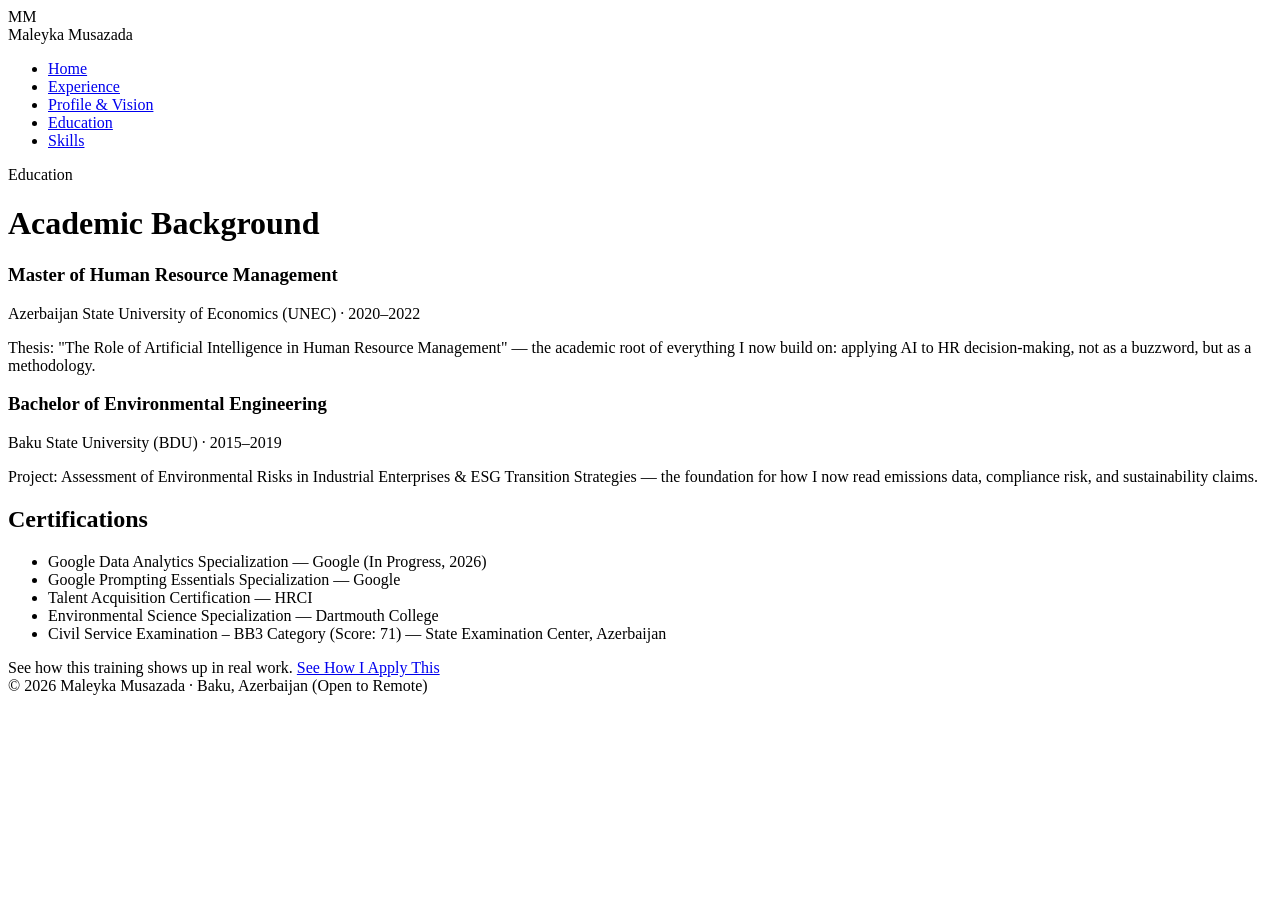
==== education.html @ f3a0c2b8 "Create education.html" ====
<!DOCTYPE html>
<html lang="en">
<head>
<meta charset="UTF-8" />
<meta name="viewport" content="width=device-width, initial-scale=1.0" />
<title>Education — Maleyka Musazada</title>
<link rel="stylesheet" href="style.css" />
</head>
<body>

<header>
  <div class="nav-wrap">
    <div class="brand">
      <div class="monogram">MM</div>
      <div class="brand-name">Maleyka Musazada</div>
    </div>
    <nav>
      <ul>
        <li><a href="index.html">Home</a></li>
        <li><a href="experience.html">Experience</a></li>
        <li><a href="profile.html">Profile &amp; Vision</a></li>
        <li><a href="education.html" class="active">Education</a></li>
        <li><a href="skills.html">Skills</a></li>
      </ul>
    </nav>
  </div>
</header>

<main>
  <div class="eyebrow">Education</div>
  <h1>Academic Background</h1>

  <div class="edu-item">
    <h3>Master of Human Resource Management</h3>
    <div class="school">Azerbaijan State University of Economics (UNEC) · 2020–2022</div>
    <p>Thesis: "The Role of Artificial Intelligence in Human Resource Management" — the academic root of everything I now build on: applying AI to HR decision-making, not as a buzzword, but as a methodology.</p>
  </div>

  <div class="edu-item">
    <h3>Bachelor of Environmental Engineering</h3>
    <div class="school">Baku State University (BDU) · 2015–2019</div>
    <p>Project: Assessment of Environmental Risks in Industrial Enterprises &amp; ESG Transition Strategies — the foundation for how I now read emissions data, compliance risk, and sustainability claims.</p>
  </div>

  <h2>Certifications</h2>
  <ul class="cert-list">
    <li>Google Data Analytics Specialization — Google (In Progress, 2026)</li>
    <li>Google Prompting Essentials Specialization — Google</li>
    <li>Talent Acquisition Certification — HRCI</li>
    <li>Environmental Science Specialization — Dartmouth College</li>
    <li>Civil Service Examination – BB3 Category (Score: 71) — State Examination Center, Azerbaijan</li>
  </ul>

  <div class="cta-strip">
    <span>See how this training shows up in real work.</span>
    <a class="cta-btn" href="experience.html">See How I Apply This</a>
  </div>
</main>

<footer>© 2026 Maleyka Musazada · Baku, Azerbaijan (Open to Remote)</footer>

</body>
</html>
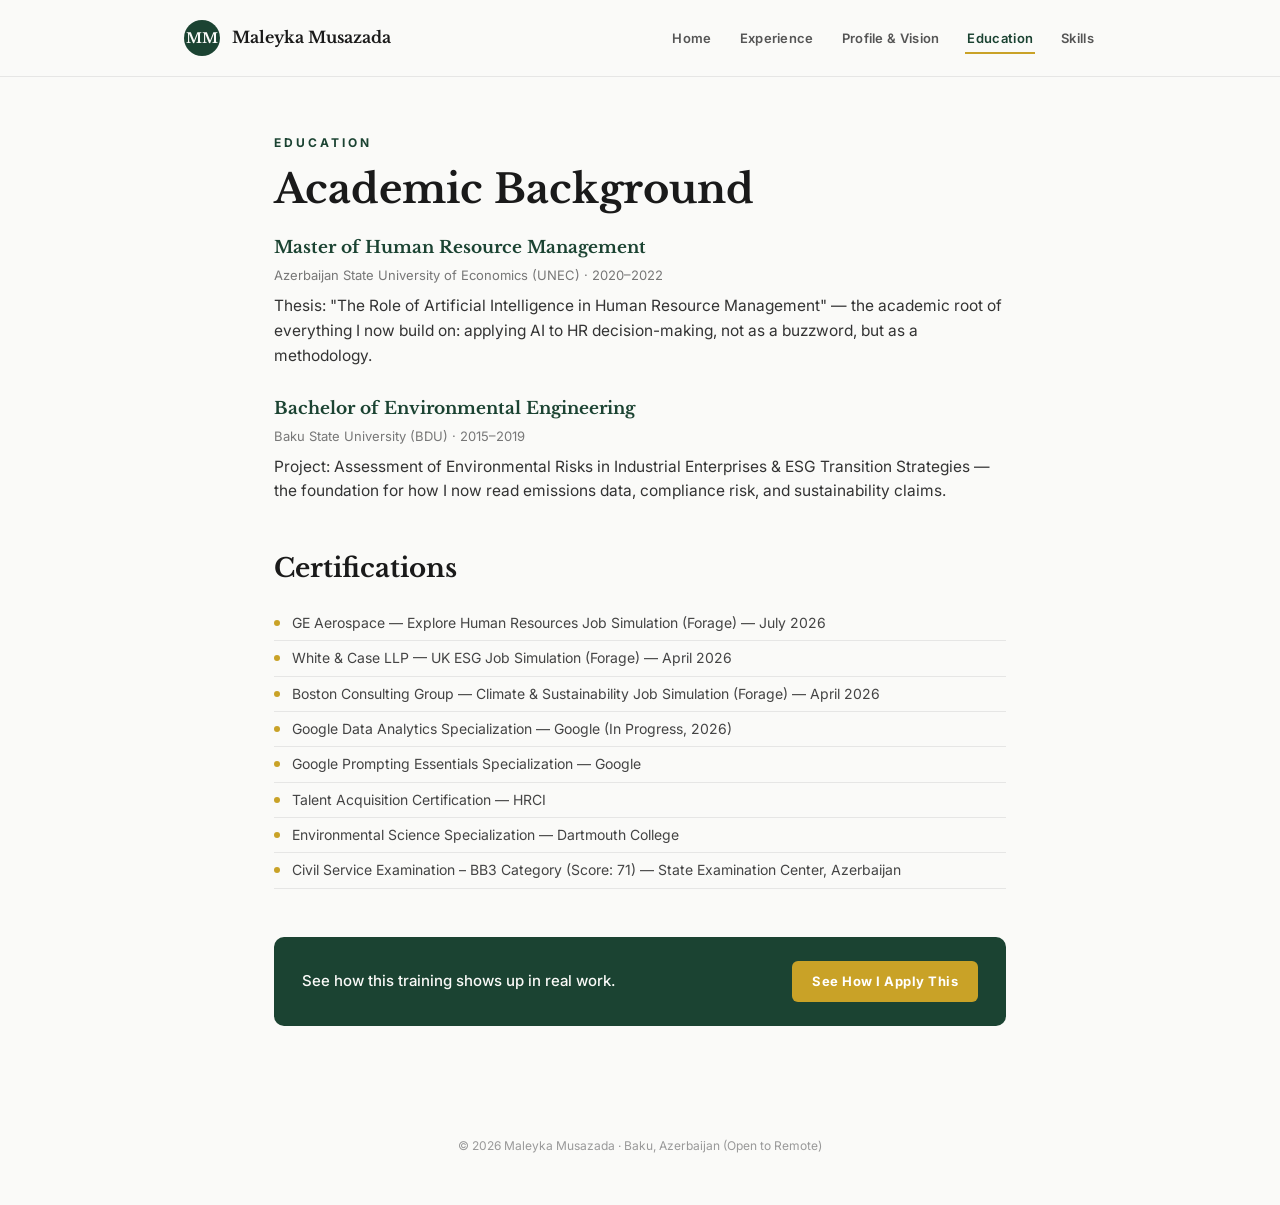
==== commit 78f92218: "Update education.html" ====
--- a/education.html
+++ b/education.html
@@ -44,6 +44,9 @@
 
   <h2>Certifications</h2>
   <ul class="cert-list">
+    <li>GE Aerospace — Explore Human Resources Job Simulation (Forage) — July 2026</li>
+    <li>White & Case LLP — UK ESG Job Simulation (Forage) — April 2026</li>
+    <li>Boston Consulting Group — Climate &amp; Sustainability Job Simulation (Forage) — April 2026</li>
     <li>Google Data Analytics Specialization — Google (In Progress, 2026)</li>
     <li>Google Prompting Essentials Specialization — Google</li>
     <li>Talent Acquisition Certification — HRCI</li>
--- a/style.css
+++ b/style.css
@@ -0,0 +1,109 @@
+@import url('https://fonts.googleapis.com/css2?family=Libre+Baskerville:ital,wght@0,400;0,700;1,400&family=Inter:wght@400;500;600;700&display=swap');
+
+:root {
+  --main: #1B4332;
+  --text: #1A1A1A;
+  --bg: #FAFAF8;
+  --accent: #C9A227;
+  --card: #FFFFFF;
+  --border: rgba(0,0,0,0.08);
+}
+
+* { box-sizing: border-box; margin: 0; padding: 0; }
+
+body {
+  background: var(--bg);
+  color: var(--text);
+  font-family: 'Inter', sans-serif;
+  line-height: 1.6;
+}
+
+a { color: inherit; text-decoration: none; }
+
+header {
+  position: sticky;
+  top: 0;
+  background: var(--bg);
+  border-bottom: 1px solid var(--border);
+  z-index: 100;
+}
+.nav-wrap {
+  max-width: 960px;
+  margin: 0 auto;
+  padding: 20px 24px;
+  display: flex;
+  align-items: center;
+  justify-content: space-between;
+  flex-wrap: wrap;
+  gap: 12px;
+}
+.brand { display: flex; align-items: center; gap: 12px; }
+.monogram {
+  width: 36px; height: 36px; border-radius: 50%;
+  background: var(--main); color: var(--bg);
+  display: flex; align-items: center; justify-content: center;
+  font-family: 'Libre Baskerville', serif; font-weight: 700; font-size: 14px;
+}
+.brand-name { font-family: 'Libre Baskerville', serif; font-weight: 700; font-size: 16px; }
+nav ul { list-style: none; display: flex; flex-wrap: wrap; }
+nav li { margin-right: 24px; }
+nav li:last-child { margin-right: 0; }
+nav a {
+  font-size: 13px; font-weight: 600; letter-spacing: 0.3px; color: #555;
+  padding: 6px 2px; border-bottom: 2px solid transparent; white-space: nowrap;
+}
+nav a:hover, nav a.active { color: var(--main); border-bottom-color: var(--accent); }
+
+main { max-width: 780px; margin: 0 auto; padding: 56px 24px 80px; }
+
+.eyebrow {
+  font-size: 12px; letter-spacing: 3px; text-transform: uppercase;
+  color: var(--main); font-weight: 700; margin-bottom: 12px;
+}
+h1 { font-family: 'Libre Baskerville', serif; font-size: 40px; line-height: 1.25; font-weight: 700; margin-bottom: 20px; }
+h2 { font-family: 'Libre Baskerville', serif; font-size: 26px; font-weight: 700; margin: 44px 0 16px; }
+h3 { font-family: 'Libre Baskerville', serif; font-size: 17px; font-weight: 700; color: var(--main); margin-bottom: 10px; }
+p { margin-bottom: 14px; color: #333; font-size: 15.5px; }
+
+.claim-box {
+  background: var(--main); color: var(--bg); padding: 28px 32px; border-radius: 10px;
+  font-family: 'Libre Baskerville', serif; font-size: 22px; font-weight: 700; line-height: 1.4; margin: 28px 0;
+}
+.proof { font-size: 15px; color: #444; border-left: 3px solid var(--accent); padding-left: 16px; margin-bottom: 40px; }
+
+.card-grid { display: flex; flex-wrap: wrap; gap: 16px; margin: 32px 0 8px; }
+.nav-card { flex: 1 1 45%; background: var(--card); border: 1px solid var(--border); border-radius: 10px; padding: 22px; transition: border-color 0.15s; }
+.nav-card:hover { border-color: var(--main); }
+.nav-card .k { font-size: 11px; letter-spacing: 1.5px; text-transform: uppercase; color: var(--accent); font-weight: 700; margin-bottom: 6px; display: block; }
+.nav-card .t { font-family: 'Libre Baskerville', serif; font-weight: 700; font-size: 17px; }
+
+.case { background: var(--card); border: 1px solid var(--border); border-radius: 10px; padding: 26px 28px; margin-bottom: 20px; }
+.case-lead { border: 2px solid var(--accent); position: relative; }
+.lead-tag {
+  position: absolute; top: -11px; right: 20px; background: var(--accent); color: white;
+  font-size: 9px; font-weight: 700; letter-spacing: 0.5px; text-transform: uppercase; padding: 3px 9px; border-radius: 3px;
+}
+.case h3.title { font-size: 19px; margin-bottom: 14px; }
+.beat-label { font-size: 10.5px; letter-spacing: 1px; text-transform: uppercase; color: #999; font-weight: 700; margin-top: 14px; margin-bottom: 4px; }
+.beat-label:first-of-type { margin-top: 0; }
+.case p { font-size: 14px; margin-bottom: 0; }
+
+.skill-group { margin-bottom: 22px; }
+.skill-group h3 { margin-bottom: 8px; }
+.skill-group p { font-size: 14.5px; color: #444; }
+
+.edu-item { margin-bottom: 26px; }
+.edu-item .school { font-size: 13px; color: #777; margin-top: -6px; margin-bottom: 8px; }
+ul.cert-list { list-style: none; margin-top: 8px; }
+ul.cert-list li { font-size: 14px; color: #444; padding: 6px 0 6px 18px; position: relative; border-bottom: 1px solid var(--border); }
+ul.cert-list li::before { content: ""; position: absolute; left: 0; top: 14px; width: 6px; height: 6px; border-radius: 50%; background: var(--accent); }
+
+.cta-strip {
+  margin-top: 48px; background: var(--main); border-radius: 10px; padding: 24px 28px;
+  display: flex; align-items: center; justify-content: space-between; flex-wrap: wrap; gap: 14px;
+}
+.cta-strip span { color: var(--bg); font-size: 15px; font-weight: 500; }
+.cta-btn { background: var(--accent); color: white; font-size: 13px; font-weight: 700; letter-spacing: 0.5px; padding: 10px 20px; border-radius: 6px; white-space: nowrap; }
+.cta-btn:hover { opacity: 0.9; }
+
+footer { text-align: center; padding: 30px 24px 50px; font-size: 12px; color: #999; }
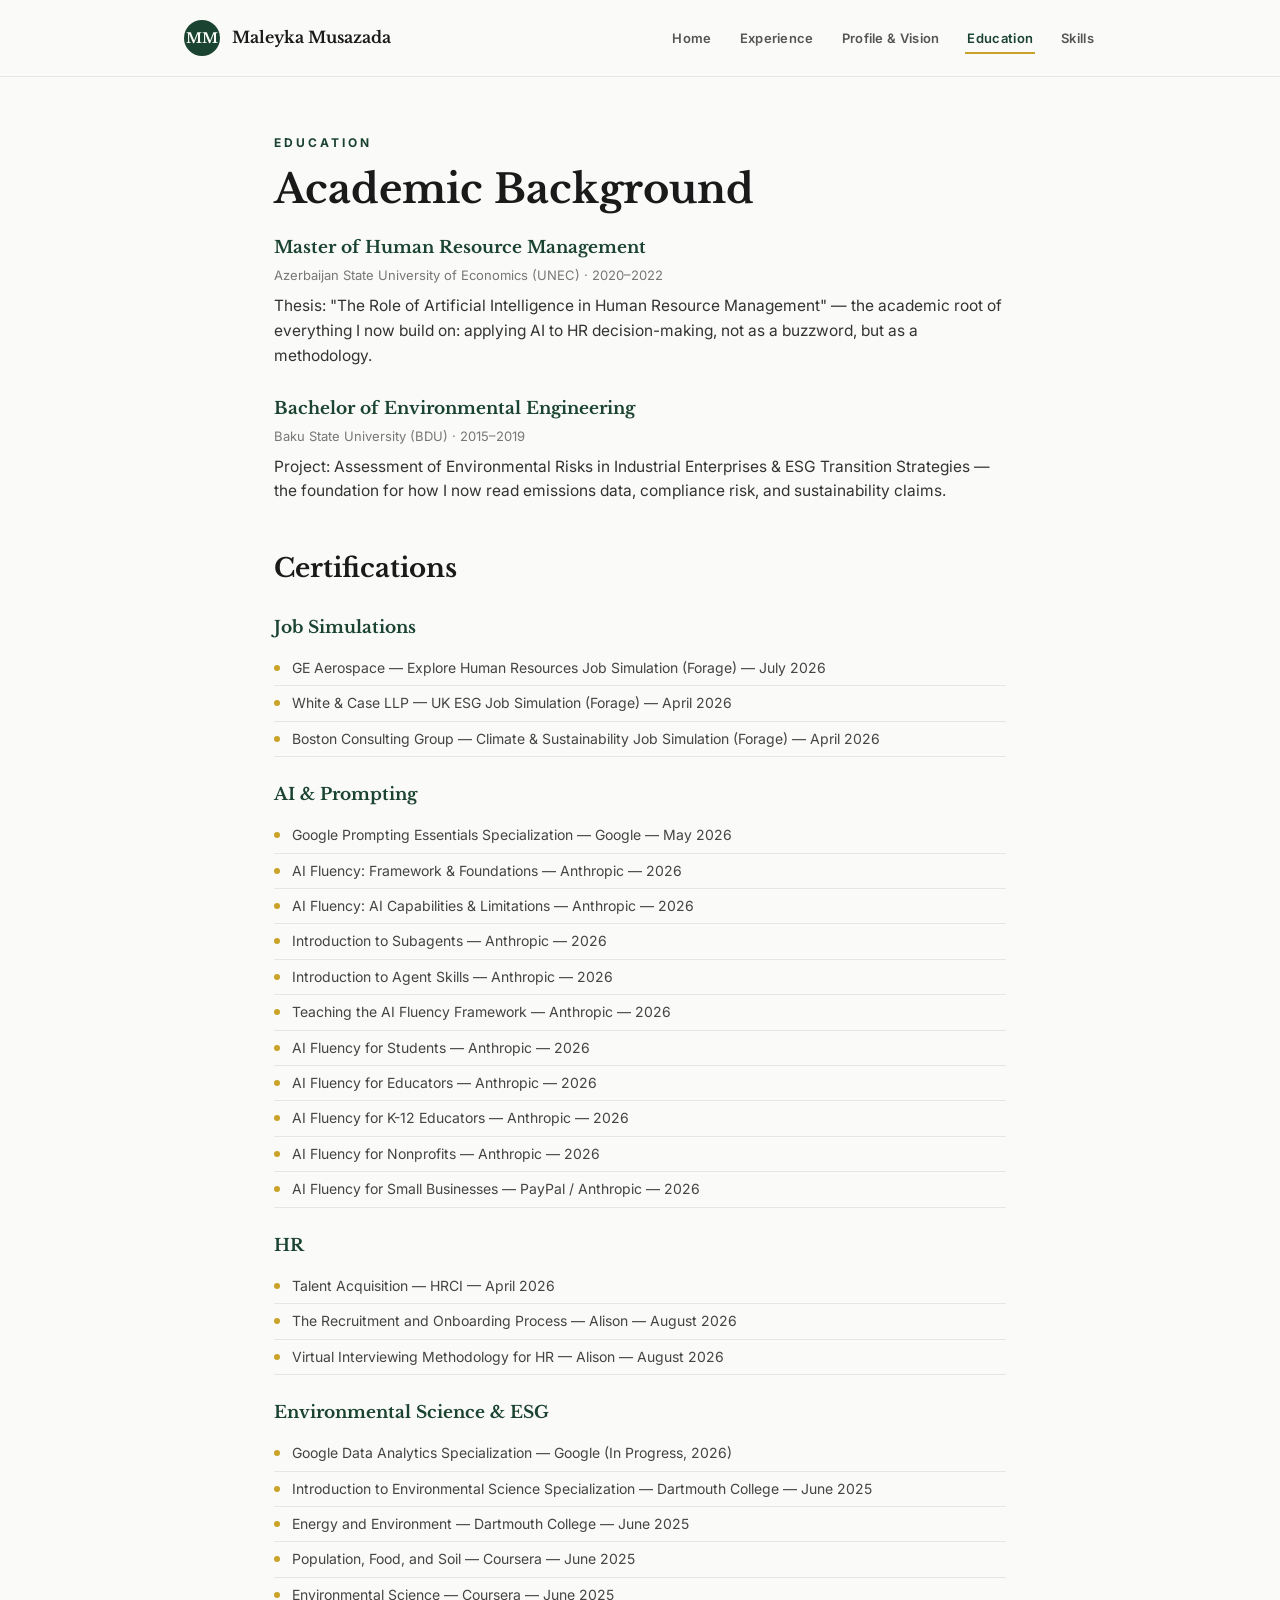
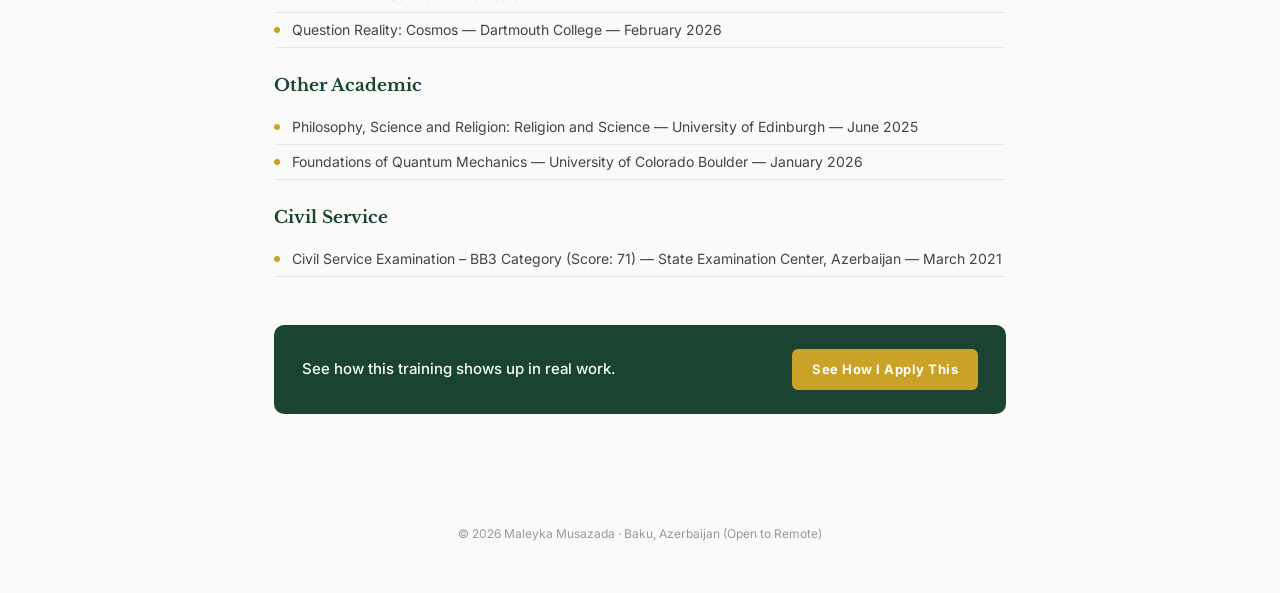
==== commit 903ead58: "Update education.html" ====
--- a/education.html
+++ b/education.html
@@ -43,15 +43,55 @@
   </div>
 
   <h2>Certifications</h2>
+
+  <h3 style="margin-top:24px;">Job Simulations</h3>
   <ul class="cert-list">
     <li>GE Aerospace — Explore Human Resources Job Simulation (Forage) — July 2026</li>
-    <li>White & Case LLP — UK ESG Job Simulation (Forage) — April 2026</li>
+    <li>White &amp; Case LLP — UK ESG Job Simulation (Forage) — April 2026</li>
     <li>Boston Consulting Group — Climate &amp; Sustainability Job Simulation (Forage) — April 2026</li>
+  </ul>
+
+  <h3 style="margin-top:24px;">AI &amp; Prompting</h3>
+  <ul class="cert-list">
+    <li>Google Prompting Essentials Specialization — Google — May 2026</li>
+    <li>AI Fluency: Framework &amp; Foundations — Anthropic — 2026</li>
+    <li>AI Fluency: AI Capabilities &amp; Limitations — Anthropic — 2026</li>
+    <li>Introduction to Subagents — Anthropic — 2026</li>
+    <li>Introduction to Agent Skills — Anthropic — 2026</li>
+    <li>Teaching the AI Fluency Framework — Anthropic — 2026</li>
+    <li>AI Fluency for Students — Anthropic — 2026</li>
+    <li>AI Fluency for Educators — Anthropic — 2026</li>
+    <li>AI Fluency for K-12 Educators — Anthropic — 2026</li>
+    <li>AI Fluency for Nonprofits — Anthropic — 2026</li>
+    <li>AI Fluency for Small Businesses — PayPal / Anthropic — 2026</li>
+  </ul>
+
+  <h3 style="margin-top:24px;">HR</h3>
+  <ul class="cert-list">
+    <li>Talent Acquisition — HRCI — April 2026</li>
+    <li>The Recruitment and Onboarding Process — Alison — August 2026</li>
+    <li>Virtual Interviewing Methodology for HR — Alison — August 2026</li>
+  </ul>
+
+  <h3 style="margin-top:24px;">Environmental Science &amp; ESG</h3>
+  <ul class="cert-list">
     <li>Google Data Analytics Specialization — Google (In Progress, 2026)</li>
-    <li>Google Prompting Essentials Specialization — Google</li>
-    <li>Talent Acquisition Certification — HRCI</li>
-    <li>Environmental Science Specialization — Dartmouth College</li>
-    <li>Civil Service Examination – BB3 Category (Score: 71) — State Examination Center, Azerbaijan</li>
+    <li>Introduction to Environmental Science Specialization — Dartmouth College — June 2025</li>
+    <li>Energy and Environment — Dartmouth College — June 2025</li>
+    <li>Population, Food, and Soil — Coursera — June 2025</li>
+    <li>Environmental Science — Coursera — June 2025</li>
+    <li>Question Reality: Cosmos — Dartmouth College — February 2026</li>
+  </ul>
+
+  <h3 style="margin-top:24px;">Other Academic</h3>
+  <ul class="cert-list">
+    <li>Philosophy, Science and Religion: Religion and Science — University of Edinburgh — June 2025</li>
+    <li>Foundations of Quantum Mechanics — University of Colorado Boulder — January 2026</li>
+  </ul>
+
+  <h3 style="margin-top:24px;">Civil Service</h3>
+  <ul class="cert-list">
+    <li>Civil Service Examination – BB3 Category (Score: 71) — State Examination Center, Azerbaijan — March 2021</li>
   </ul>
 
   <div class="cta-strip">
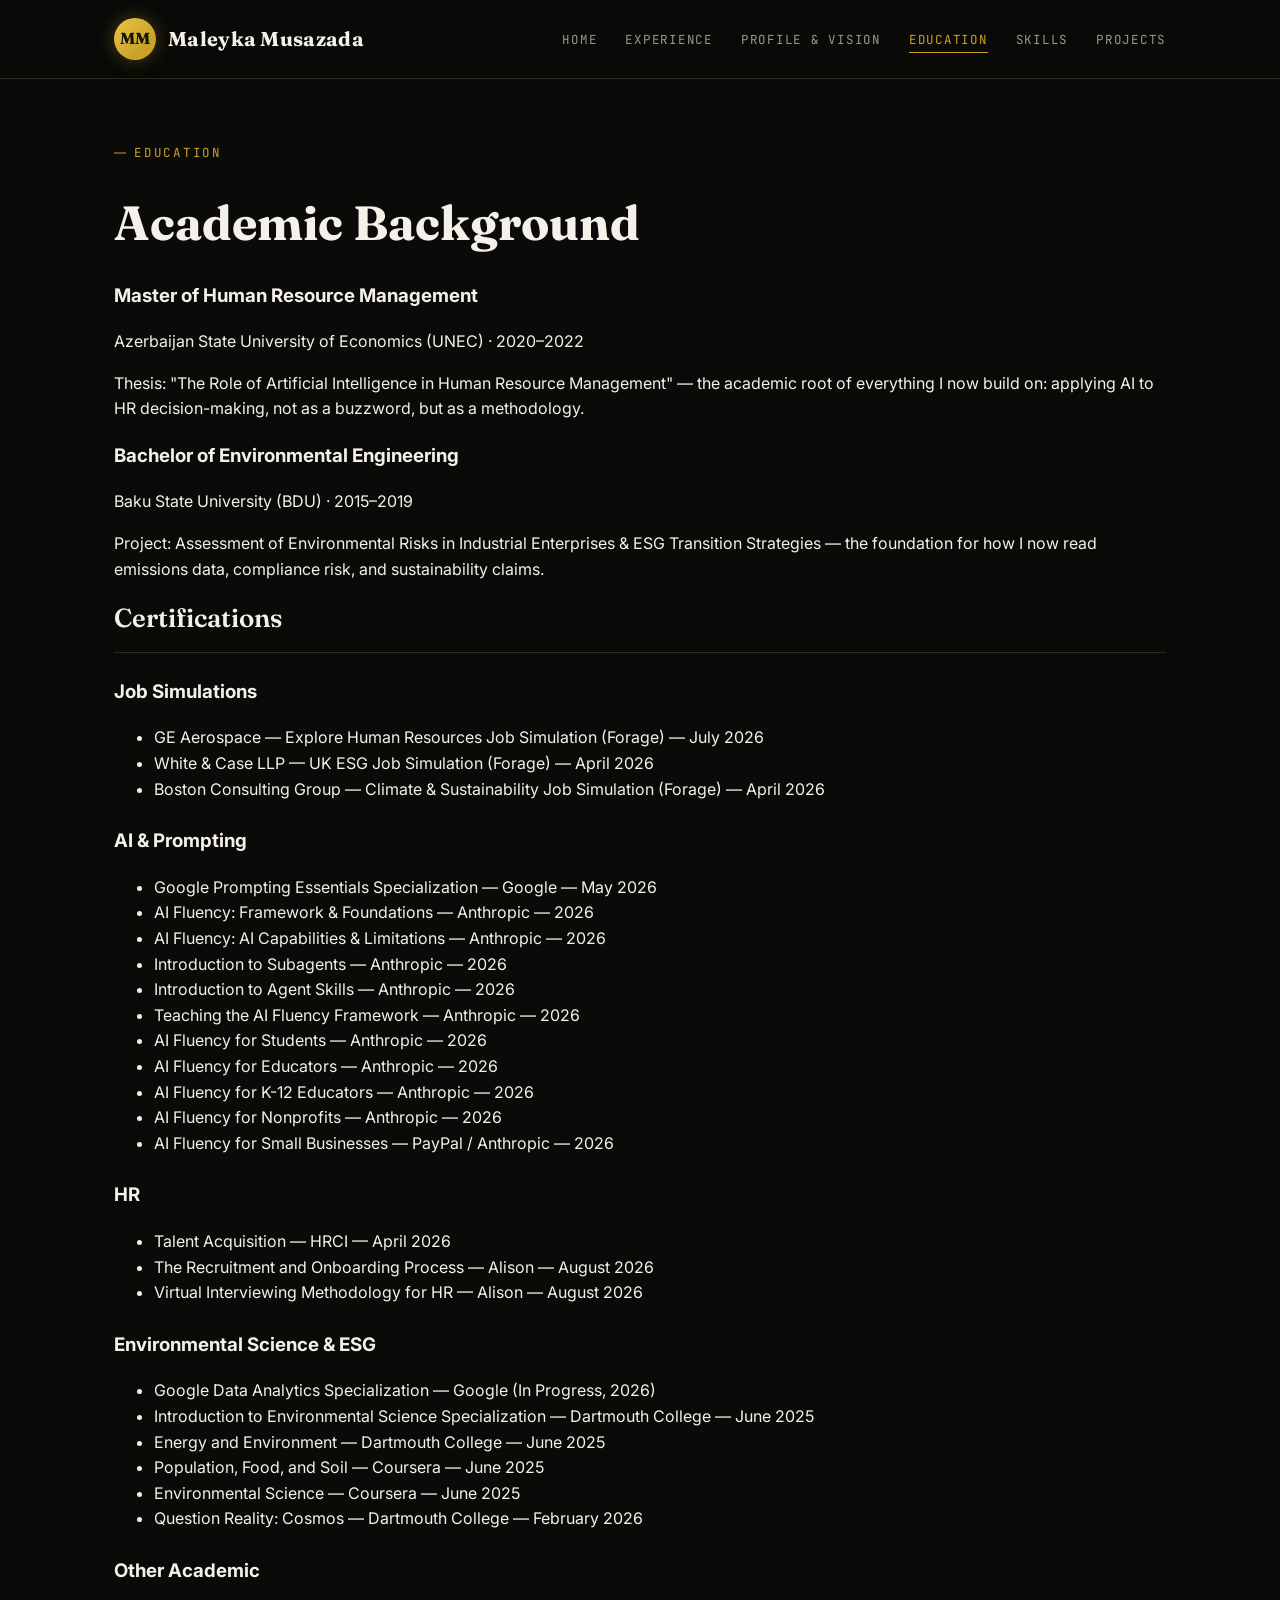
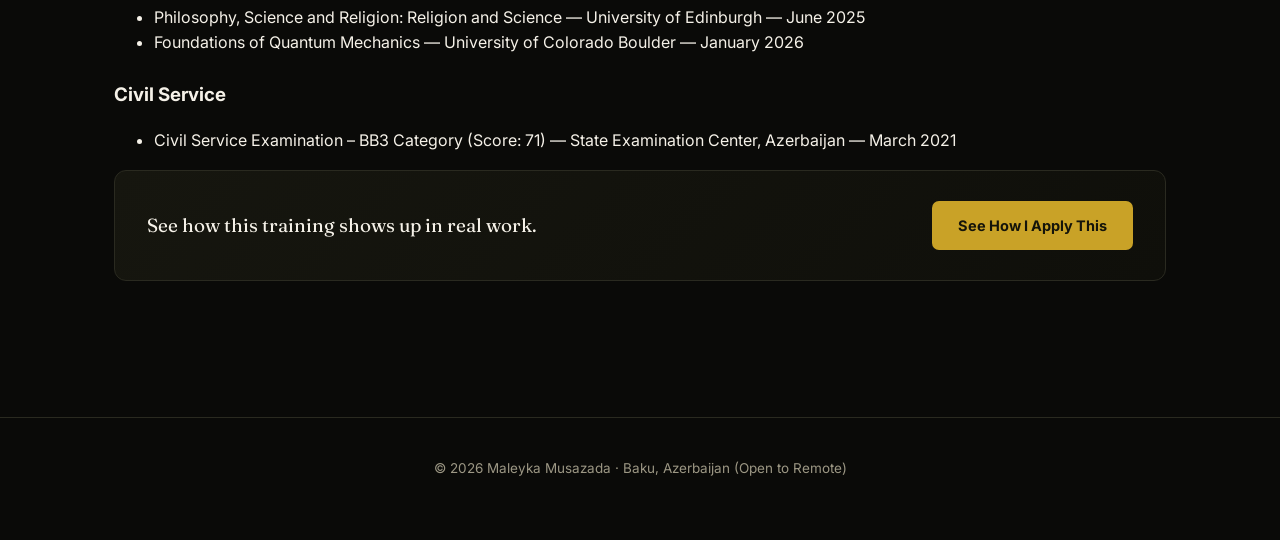
==== commit 99ccf5fc: "Update education.html" ====
--- a/education.html
+++ b/education.html
@@ -21,6 +21,8 @@
         <li><a href="profile.html">Profile &amp; Vision</a></li>
         <li><a href="education.html" class="active">Education</a></li>
         <li><a href="skills.html">Skills</a></li>
+        <li><a href="projects.html">Projects</a></li>
+
       </ul>
     </nav>
   </div>
--- a/style.css
+++ b/style.css
@@ -1,109 +1,544 @@
-@import url('https://fonts.googleapis.com/css2?family=Libre+Baskerville:ital,wght@0,400;0,700;1,400&family=Inter:wght@400;500;600;700&display=swap');
+/* ============================================
+   MALEYKA MUSAZADA — Black & Gold Design System
+   ============================================ */
+
+@import url('https://fonts.googleapis.com/css2?family=Fraunces:ital,opsz,wght@0,9..144,400;0,9..144,600;0,9..144,700;1,9..144,500&family=Inter:wght@400;500;600;700&family=JetBrains+Mono:wght@400;500&display=swap');
 
 :root {
-  --main: #1B4332;
-  --text: #1A1A1A;
-  --bg: #FAFAF8;
-  --accent: #C9A227;
-  --card: #FFFFFF;
-  --border: rgba(0,0,0,0.08);
-}
-
-* { box-sizing: border-box; margin: 0; padding: 0; }
+  --bg: #0A0A08;
+  --surface: #14140F;
+  --surface-hover: #1C1C15;
+  --hairline: #2A2A20;
+  --text: #F5F1E8;
+  --text-muted: #9C9784;
+  --gold: #C9A227;
+  --gold-bright: #E8C547;
+  --gold-dim: rgba(201, 162, 39, 0.15);
+
+  --font-display: 'Fraunces', Georgia, serif;
+  --font-body: 'Inter', -apple-system, sans-serif;
+  --font-mono: 'JetBrains Mono', monospace;
+}
+
+* { box-sizing: border-box; }
+html { scroll-behavior: smooth; }
 
 body {
+  margin: 0;
   background: var(--bg);
   color: var(--text);
-  font-family: 'Inter', sans-serif;
+  font-family: var(--font-body);
   line-height: 1.6;
+  -webkit-font-smoothing: antialiased;
 }
 
 a { color: inherit; text-decoration: none; }
 
+/* ---------- Header / Nav ---------- */
 header {
   position: sticky;
   top: 0;
-  background: var(--bg);
-  border-bottom: 1px solid var(--border);
-  z-index: 100;
-}
+  z-index: 900;
+  background: rgba(10, 10, 8, 0.85);
+  backdrop-filter: blur(10px);
+  border-bottom: 1px solid var(--hairline);
+}
+
 .nav-wrap {
-  max-width: 960px;
+  max-width: 1100px;
   margin: 0 auto;
-  padding: 20px 24px;
+  padding: 18px 24px;
   display: flex;
   align-items: center;
   justify-content: space-between;
   flex-wrap: wrap;
   gap: 12px;
 }
+
 .brand { display: flex; align-items: center; gap: 12px; }
+
 .monogram {
-  width: 36px; height: 36px; border-radius: 50%;
-  background: var(--main); color: var(--bg);
+  width: 42px; height: 42px;
+  background: linear-gradient(135deg, var(--gold-bright), var(--gold) 70%);
+  border-radius: 50%;
   display: flex; align-items: center; justify-content: center;
-  font-family: 'Libre Baskerville', serif; font-weight: 700; font-size: 14px;
-}
-.brand-name { font-family: 'Libre Baskerville', serif; font-weight: 700; font-size: 16px; }
-nav ul { list-style: none; display: flex; flex-wrap: wrap; }
-nav li { margin-right: 24px; }
-nav li:last-child { margin-right: 0; }
+  font-family: var(--font-display);
+  font-weight: 700;
+  color: #14140A;
+  font-size: 16px;
+  box-shadow: 0 0 18px rgba(201, 162, 39, 0.35);
+}
+
+.brand-name {
+  font-family: var(--font-display);
+  font-weight: 700;
+  font-size: 20px;
+  letter-spacing: 0.3px;
+  color: var(--text);
+}
+
+.brand-name .accent { color: var(--gold); }
+
+nav ul {
+  list-style: none;
+  display: flex;
+  gap: 28px;
+  margin: 0; padding: 0;
+  flex-wrap: wrap;
+}
+
 nav a {
-  font-size: 13px; font-weight: 600; letter-spacing: 0.3px; color: #555;
-  padding: 6px 2px; border-bottom: 2px solid transparent; white-space: nowrap;
-}
-nav a:hover, nav a.active { color: var(--main); border-bottom-color: var(--accent); }
-
-main { max-width: 780px; margin: 0 auto; padding: 56px 24px 80px; }
+  font-family: var(--font-mono);
+  font-size: 12.5px;
+  letter-spacing: 0.06em;
+  text-transform: uppercase;
+  color: var(--text-muted);
+  transition: color 0.2s ease;
+  padding-bottom: 4px;
+  border-bottom: 1px solid transparent;
+}
+
+nav a:hover { color: var(--gold-bright); }
+
+nav a.active {
+  color: var(--gold);
+  border-bottom-color: var(--gold);
+}
+
+/* ---------- Main / Hero ---------- */
+main {
+  max-width: 1100px;
+  margin: 0 auto;
+  padding: 64px 24px 40px;
+}
 
 .eyebrow {
-  font-size: 12px; letter-spacing: 3px; text-transform: uppercase;
-  color: var(--main); font-weight: 700; margin-bottom: 12px;
-}
-h1 { font-family: 'Libre Baskerville', serif; font-size: 40px; line-height: 1.25; font-weight: 700; margin-bottom: 20px; }
-h2 { font-family: 'Libre Baskerville', serif; font-size: 26px; font-weight: 700; margin: 44px 0 16px; }
-h3 { font-family: 'Libre Baskerville', serif; font-size: 17px; font-weight: 700; color: var(--main); margin-bottom: 10px; }
-p { margin-bottom: 14px; color: #333; font-size: 15.5px; }
+  font-family: var(--font-mono);
+  font-size: 12.5px;
+  letter-spacing: 0.14em;
+  text-transform: uppercase;
+  color: var(--gold);
+  margin-bottom: 22px;
+  position: relative;
+  padding-left: 20px;
+}
+
+.eyebrow::before {
+  content: "";
+  position: absolute;
+  left: 0; top: 50%;
+  transform: translateY(-50%);
+  width: 12px; height: 1px;
+  background: var(--gold);
+}
 
 .claim-box {
-  background: var(--main); color: var(--bg); padding: 28px 32px; border-radius: 10px;
-  font-family: 'Libre Baskerville', serif; font-size: 22px; font-weight: 700; line-height: 1.4; margin: 28px 0;
-}
-.proof { font-size: 15px; color: #444; border-left: 3px solid var(--accent); padding-left: 16px; margin-bottom: 40px; }
-
-.card-grid { display: flex; flex-wrap: wrap; gap: 16px; margin: 32px 0 8px; }
-.nav-card { flex: 1 1 45%; background: var(--card); border: 1px solid var(--border); border-radius: 10px; padding: 22px; transition: border-color 0.15s; }
-.nav-card:hover { border-color: var(--main); }
-.nav-card .k { font-size: 11px; letter-spacing: 1.5px; text-transform: uppercase; color: var(--accent); font-weight: 700; margin-bottom: 6px; display: block; }
-.nav-card .t { font-family: 'Libre Baskerville', serif; font-weight: 700; font-size: 17px; }
-
-.case { background: var(--card); border: 1px solid var(--border); border-radius: 10px; padding: 26px 28px; margin-bottom: 20px; }
-.case-lead { border: 2px solid var(--accent); position: relative; }
+  font-family: var(--font-display);
+  font-style: italic;
+  font-weight: 500;
+  font-size: clamp(28px, 5vw, 46px);
+  line-height: 1.25;
+  color: var(--text);
+  max-width: 820px;
+  margin: 0 0 28px;
+  position: relative;
+}
+
+.proof {
+  font-size: 16.5px;
+  color: var(--text-muted);
+  max-width: 480px;
+  margin: 0;
+}
+
+/* ---------- Hero (Zainab-style) ---------- */
+.hero-row {
+  display: flex;
+  align-items: flex-start;
+  justify-content: space-between;
+  gap: 40px;
+  margin-bottom: 56px;
+  flex-wrap: wrap;
+}
+
+.hero-text { flex: 1 1 420px; }
+
+.hero-title {
+  font-family: var(--font-display);
+  font-weight: 700;
+  font-size: clamp(40px, 7vw, 68px);
+  line-height: 1.05;
+  margin: 0 0 22px;
+  color: var(--text);
+}
+
+.hero-title span { color: var(--gold); }
+
+.assistant-card {
+  flex: 0 0 280px;
+  background: var(--surface);
+  border: 1px solid var(--hairline);
+  border-radius: 14px;
+  padding: 24px;
+  text-align: center;
+}
+
+.assistant-status {
+  font-family: var(--font-mono);
+  font-size: 10.5px;
+  letter-spacing: 0.1em;
+  color: var(--text-muted);
+  display: flex;
+  align-items: center;
+  justify-content: center;
+  gap: 6px;
+  margin-bottom: 18px;
+}
+
+.assistant-status .dot {
+  width: 6px; height: 6px;
+  border-radius: 50%;
+  background: #4ADE80;
+  display: inline-block;
+}
+
+.assistant-orb {
+  width: 88px; height: 88px;
+  margin: 0 auto 18px;
+  border-radius: 50%;
+  background: radial-gradient(circle at 35% 30%, var(--gold-bright), var(--gold) 60%, #6b5416 100%);
+  box-shadow: 0 0 32px rgba(201, 162, 39, 0.45);
+  display: flex; align-items: center; justify-content: center;
+  font-family: var(--font-display);
+  font-weight: 700;
+  font-size: 22px;
+  color: #14140A;
+}
+
+.assistant-name {
+  font-family: var(--font-display);
+  font-weight: 600;
+  font-size: 16px;
+  color: var(--text);
+  margin-bottom: 8px;
+}
+
+.assistant-desc {
+  font-size: 13px;
+  color: var(--text-muted);
+  line-height: 1.5;
+}
+
+@media (max-width: 640px) {
+  .hero-row { flex-direction: column; }
+  .assistant-card { width: 100%; flex-basis: auto; }
+}
+
+/* ---------- Case studies (Experience page) ---------- */
+.case {
+  background: var(--surface);
+  border: 1px solid var(--hairline);
+  border-radius: 12px;
+  padding: 28px 26px;
+  margin-bottom: 24px;
+  position: relative;
+}
+
+.case-lead { border-color: var(--gold); }
+
 .lead-tag {
-  position: absolute; top: -11px; right: 20px; background: var(--accent); color: white;
-  font-size: 9px; font-weight: 700; letter-spacing: 0.5px; text-transform: uppercase; padding: 3px 9px; border-radius: 3px;
-}
-.case h3.title { font-size: 19px; margin-bottom: 14px; }
-.beat-label { font-size: 10.5px; letter-spacing: 1px; text-transform: uppercase; color: #999; font-weight: 700; margin-top: 14px; margin-bottom: 4px; }
-.beat-label:first-of-type { margin-top: 0; }
-.case p { font-size: 14px; margin-bottom: 0; }
-
-.skill-group { margin-bottom: 22px; }
-.skill-group h3 { margin-bottom: 8px; }
-.skill-group p { font-size: 14.5px; color: #444; }
-
-.edu-item { margin-bottom: 26px; }
-.edu-item .school { font-size: 13px; color: #777; margin-top: -6px; margin-bottom: 8px; }
-ul.cert-list { list-style: none; margin-top: 8px; }
-ul.cert-list li { font-size: 14px; color: #444; padding: 6px 0 6px 18px; position: relative; border-bottom: 1px solid var(--border); }
-ul.cert-list li::before { content: ""; position: absolute; left: 0; top: 14px; width: 6px; height: 6px; border-radius: 50%; background: var(--accent); }
-
+  position: absolute;
+  top: -11px; left: 22px;
+  background: var(--gold);
+  color: #14140A;
+  font-family: var(--font-mono);
+  font-size: 10px;
+  letter-spacing: 0.08em;
+  text-transform: uppercase;
+  padding: 4px 10px;
+  border-radius: 4px;
+  font-weight: 700;
+}
+
+.case .title {
+  font-family: var(--font-display);
+  font-weight: 600;
+  font-size: 20px;
+  color: var(--text);
+  margin: 4px 0 18px;
+}
+
+.case .beat-label {
+  font-family: var(--font-mono);
+  font-size: 10.5px;
+  letter-spacing: 0.1em;
+  text-transform: uppercase;
+  color: var(--gold);
+  margin: 18px 0 6px;
+}
+
+.case p { color: var(--text-muted); font-size: 14.5px; margin: 0 0 4px; }
+
+.visual-card {
+  margin-top: 20px;
+  background: var(--bg);
+  border: 1px solid var(--hairline);
+  border-radius: 10px;
+  padding: 18px 18px 14px;
+}
+
+.visual-label {
+  font-family: var(--font-mono);
+  font-size: 10.5px;
+  letter-spacing: 0.08em;
+  text-transform: uppercase;
+  color: var(--text-muted);
+  margin-bottom: 12px;
+}
+
+.visual-caption {
+  font-size: 12.5px;
+  color: var(--text-muted);
+  margin-top: 12px;
+  line-height: 1.5;
+}
+
+.data-table {
+  width: 100%;
+  border-collapse: collapse;
+  font-size: 12.5px;
+}
+
+.data-table th {
+  text-align: left;
+  font-family: var(--font-mono);
+  font-size: 10px;
+  letter-spacing: 0.06em;
+  text-transform: uppercase;
+  color: var(--gold);
+  border-bottom: 1px solid var(--hairline);
+  padding: 8px 10px;
+}
+
+.data-table td {
+  padding: 9px 10px;
+  border-bottom: 1px solid var(--hairline);
+  color: var(--text);
+}
+
+.data-table tr.flag-low td { color: var(--gold-bright); }
+.data-table tr.flag-mid td:nth-child(3) { color: var(--gold); }
+
+main h1 {
+  font-family: var(--font-display);
+  font-weight: 700;
+  font-size: clamp(32px, 5vw, 48px);
+  color: var(--text);
+  margin: 0 0 16px;
+}
+
+main h2 {
+  font-family: var(--font-display);
+  font-weight: 600;
+  font-size: 26px;
+  color: var(--text);
+  margin: 0 0 22px;
+  padding-bottom: 12px;
+  border-bottom: 1px solid var(--hairline);
+}
+
+main > p {
+  color: var(--text-muted);
+  font-size: 15.5px;
+  max-width: 720px;
+  margin: 0 0 48px;
+}
+
+/* ---------- Books section (Profile page) ---------- */
+.books-intro {
+  color: var(--text-muted);
+  font-size: 14.5px;
+  max-width: 680px;
+  margin: -8px 0 32px !important;
+}
+
+.book-category {
+  margin-bottom: 36px;
+}
+
+.book-category-title {
+  font-family: var(--font-mono);
+  font-size: 11px;
+  letter-spacing: 0.12em;
+  text-transform: uppercase;
+  color: var(--gold);
+  margin-bottom: 16px;
+  display: flex;
+  align-items: center;
+  gap: 12px;
+}
+
+.book-category-title::after {
+  content: "";
+  flex: 1;
+  height: 1px;
+  background: var(--hairline);
+}
+
+.book-grid {
+  display: grid;
+  grid-template-columns: repeat(auto-fill, minmax(260px, 1fr));
+  gap: 4px 28px;
+}
+
+.book-item {
+  padding: 11px 0;
+  border-bottom: 1px solid var(--hairline);
+  display: flex;
+  flex-direction: column;
+  gap: 2px;
+}
+
+.book-item .b-title {
+  font-family: var(--font-display);
+  font-style: italic;
+  font-size: 15px;
+  color: var(--text);
+  line-height: 1.35;
+}
+
+.book-item .b-author {
+  font-size: 12px;
+  color: var(--text-muted);
+}
+
+/* ---------- Card grid ---------- */
+.card-grid {
+  display: grid;
+  grid-template-columns: repeat(auto-fit, minmax(220px, 1fr));
+  gap: 14px;
+  margin-bottom: 56px;
+}
+
+.nav-card {
+  display: flex;
+  flex-direction: column;
+  gap: 10px;
+  background: var(--surface);
+  border: 1px solid var(--hairline);
+  border-radius: 10px;
+  padding: 24px 22px;
+  transition: border-color 0.25s ease, transform 0.25s ease, background 0.25s ease;
+}
+
+.nav-card:hover {
+  border-color: var(--gold);
+  background: var(--surface-hover);
+  transform: translateY(-2px);
+}
+
+.nav-card .k {
+  font-family: var(--font-mono);
+  font-size: 11px;
+  letter-spacing: 0.1em;
+  text-transform: uppercase;
+  color: var(--text-muted);
+}
+
+.nav-card .t {
+  font-family: var(--font-display);
+  font-size: 19px;
+  font-weight: 600;
+  color: var(--gold-bright);
+}
+
+/* ---------- CTA strip ---------- */
 .cta-strip {
-  margin-top: 48px; background: var(--main); border-radius: 10px; padding: 24px 28px;
-  display: flex; align-items: center; justify-content: space-between; flex-wrap: wrap; gap: 14px;
-}
-.cta-strip span { color: var(--bg); font-size: 15px; font-weight: 500; }
-.cta-btn { background: var(--accent); color: white; font-size: 13px; font-weight: 700; letter-spacing: 0.5px; padding: 10px 20px; border-radius: 6px; white-space: nowrap; }
-.cta-btn:hover { opacity: 0.9; }
-
-footer { text-align: center; padding: 30px 24px 50px; font-size: 12px; color: #999; }
+  display: flex;
+  align-items: center;
+  justify-content: space-between;
+  flex-wrap: wrap;
+  gap: 18px;
+  background: linear-gradient(135deg, #16160F, #0F0F0A);
+  border: 1px solid var(--hairline);
+  border-radius: 12px;
+  padding: 30px 32px;
+  margin-bottom: 56px;
+}
+
+.cta-strip span {
+  font-family: var(--font-display);
+  font-size: 19px;
+  color: var(--text);
+}
+
+.cta-btn {
+  display: inline-block;
+  background: var(--gold);
+  color: #14140A;
+  font-family: var(--font-body);
+  font-weight: 700;
+  font-size: 14.5px;
+  padding: 13px 26px;
+  border-radius: 7px;
+  border: none;
+  cursor: pointer;
+  transition: background 0.2s ease, transform 0.2s ease;
+}
+
+.cta-btn:hover {
+  background: var(--gold-bright);
+  transform: translateY(-1px);
+}
+
+/* ---------- Contact form ---------- */
+.contact-section { margin-bottom: 40px; }
+
+.contact-section form {
+  display: flex;
+  flex-direction: column;
+  gap: 14px;
+  max-width: 520px;
+}
+
+.contact-section input,
+.contact-section textarea {
+  background: var(--surface);
+  border: 1px solid var(--hairline);
+  border-radius: 8px;
+  padding: 14px 16px;
+  color: var(--text);
+  font-family: var(--font-body);
+  font-size: 15px;
+  outline: none;
+  transition: border-color 0.2s ease;
+}
+
+.contact-section input::placeholder,
+.contact-section textarea::placeholder { color: var(--text-muted); }
+
+.contact-section input:focus,
+.contact-section textarea:focus { border-color: var(--gold); }
+
+/* ---------- Footer ---------- */
+footer {
+  text-align: center;
+  padding: 40px 24px 60px;
+  color: var(--text-muted);
+  font-size: 13.5px;
+  border-top: 1px solid var(--hairline);
+  margin-top: 40px;
+}
+
+/* ---------- Responsive ---------- */
+@media (max-width: 640px) {
+  .nav-wrap { flex-direction: column; align-items: flex-start; }
+  nav ul { gap: 16px 20px; }
+  main { padding: 48px 18px 32px; }
+  .cta-strip { flex-direction: column; align-items: flex-start; }
+}
+
+/* ---------- Reduced motion ---------- */
+@media (prefers-reduced-motion: reduce) {
+  * { transition: none !important; scroll-behavior: auto !important; }
+}
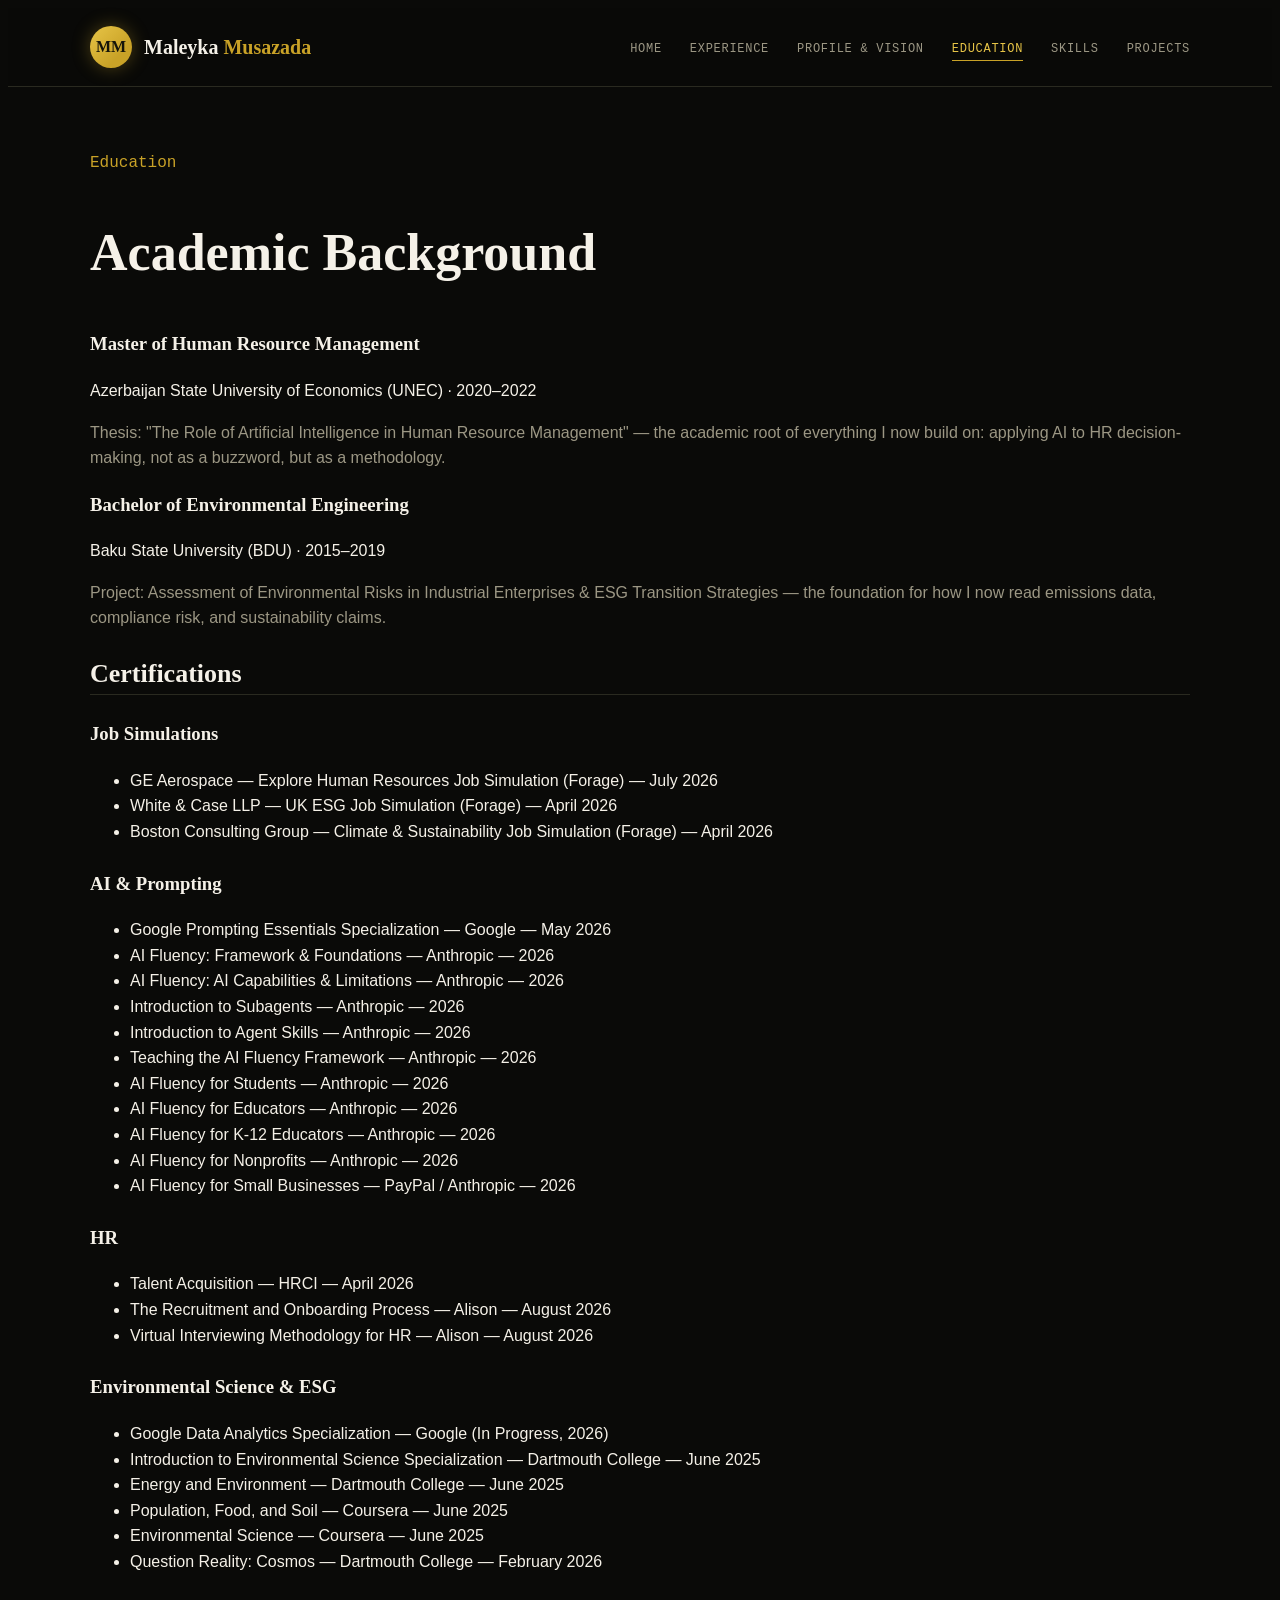
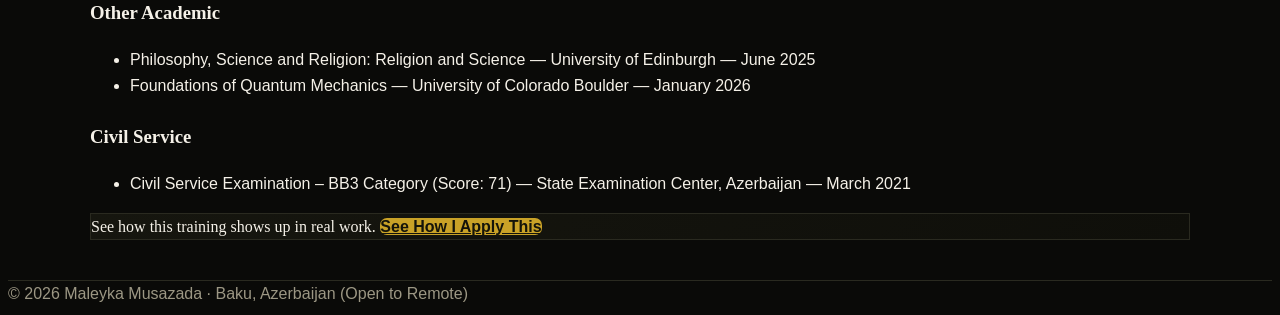
==== commit 098d2401: "Update education.html" ====
--- a/education.html
+++ b/education.html
@@ -12,7 +12,7 @@
   <div class="nav-wrap">
     <div class="brand">
       <div class="monogram">MM</div>
-      <div class="brand-name">Maleyka Musazada</div>
+      <div class="brand-name">Maleyka <span class="accent">Musazada</span></div>
     </div>
     <nav>
       <ul>
@@ -104,5 +104,4 @@
 
 <footer>© 2026 Maleyka Musazada · Baku, Azerbaijan (Open to Remote)</footer>
 
-</body>
-</html>+</body>
--- a/style.css
+++ b/style.css
@@ -1,544 +1,330 @@
-/* ============================================
-   MALEYKA MUSAZADA — Black & Gold Design System
-   ============================================ */
-
-@import url('https://fonts.googleapis.com/css2?family=Fraunces:ital,opsz,wght@0,9..144,400;0,9..144,600;0,9..144,700;1,9..144,500&family=Inter:wght@400;500;600;700&family=JetBrains+Mono:wght@400;500&display=swap');
-
-:root {
-  --bg: #0A0A08;
-  --surface: #14140F;
-  --surface-hover: #1C1C15;
-  --hairline: #2A2A20;
-  --text: #F5F1E8;
-  --text-muted: #9C9784;
-  --gold: #C9A227;
-  --gold-bright: #E8C547;
-  --gold-dim: rgba(201, 162, 39, 0.15);
-
-  --font-display: 'Fraunces', Georgia, serif;
-  --font-body: 'Inter', -apple-system, sans-serif;
-  --font-mono: 'JetBrains Mono', monospace;
-}
-
-* { box-sizing: border-box; }
-html { scroll-behavior: smooth; }
-
+/* =========================================================
+   MALEYKA PORTFOLIO — GLOBAL DESIGN RESTORE
+   ========================================================= */
+
+html,
 body {
-  margin: 0;
-  background: var(--bg);
-  color: var(--text);
-  font-family: var(--font-body);
+  background: #0A0A08 !important;
+  color: #F5F1E8 !important;
+}
+
+body {
+  font-family: 'Inter', -apple-system, BlinkMacSystemFont, sans-serif !important;
   line-height: 1.6;
-  -webkit-font-smoothing: antialiased;
-}
-
-a { color: inherit; text-decoration: none; }
-
-/* ---------- Header / Nav ---------- */
+}
+
 header {
-  position: sticky;
-  top: 0;
-  z-index: 900;
-  background: rgba(10, 10, 8, 0.85);
+  background: rgba(10, 10, 8, 0.92) !important;
+  border-bottom: 1px solid #2A2A20 !important;
   backdrop-filter: blur(10px);
-  border-bottom: 1px solid var(--hairline);
 }
 
 .nav-wrap {
-  max-width: 1100px;
-  margin: 0 auto;
-  padding: 18px 24px;
-  display: flex;
-  align-items: center;
-  justify-content: space-between;
-  flex-wrap: wrap;
-  gap: 12px;
-}
-
-.brand { display: flex; align-items: center; gap: 12px; }
+  max-width: 1100px !important;
+  margin: 0 auto !important;
+  padding: 18px 24px !important;
+  display: flex !important;
+  align-items: center !important;
+  justify-content: space-between !important;
+  gap: 20px;
+}
+
+.brand {
+  display: flex !important;
+  align-items: center !important;
+  gap: 12px !important;
+}
 
 .monogram {
-  width: 42px; height: 42px;
-  background: linear-gradient(135deg, var(--gold-bright), var(--gold) 70%);
-  border-radius: 50%;
-  display: flex; align-items: center; justify-content: center;
-  font-family: var(--font-display);
-  font-weight: 700;
-  color: #14140A;
-  font-size: 16px;
-  box-shadow: 0 0 18px rgba(201, 162, 39, 0.35);
+  width: 42px !important;
+  height: 42px !important;
+  min-width: 42px !important;
+  border-radius: 50% !important;
+  background: linear-gradient(
+    135deg,
+    #E8C547,
+    #C9A227 70%
+  ) !important;
+  color: #14140A !important;
+  display: flex !important;
+  align-items: center !important;
+  justify-content: center !important;
+  font-family: 'Fraunces', Georgia, serif !important;
+  font-weight: 700 !important;
+  box-shadow: 0 0 18px rgba(201,162,39,.35);
 }
 
 .brand-name {
-  font-family: var(--font-display);
-  font-weight: 700;
-  font-size: 20px;
-  letter-spacing: 0.3px;
-  color: var(--text);
-}
-
-.brand-name .accent { color: var(--gold); }
+  font-family: 'Fraunces', Georgia, serif !important;
+  font-weight: 700 !important;
+  font-size: 20px !important;
+  color: #F5F1E8 !important;
+}
+
+.brand-name .accent {
+  color: #C9A227 !important;
+}
 
 nav ul {
-  list-style: none;
-  display: flex;
-  gap: 28px;
-  margin: 0; padding: 0;
-  flex-wrap: wrap;
+  display: flex !important;
+  align-items: center !important;
+  gap: 28px !important;
+  list-style: none !important;
+  margin: 0 !important;
+  padding: 0 !important;
 }
 
 nav a {
-  font-family: var(--font-mono);
-  font-size: 12.5px;
-  letter-spacing: 0.06em;
-  text-transform: uppercase;
-  color: var(--text-muted);
-  transition: color 0.2s ease;
-  padding-bottom: 4px;
-  border-bottom: 1px solid transparent;
-}
-
-nav a:hover { color: var(--gold-bright); }
-
+  color: #9C9784 !important;
+  font-family: 'JetBrains Mono', monospace !important;
+  font-size: 12px !important;
+  text-transform: uppercase !important;
+  letter-spacing: .06em !important;
+  text-decoration: none !important;
+  border-bottom: 1px solid transparent !important;
+  padding-bottom: 4px !important;
+}
+
+nav a:hover,
 nav a.active {
-  color: var(--gold);
-  border-bottom-color: var(--gold);
-}
-
-/* ---------- Main / Hero ---------- */
+  color: #E8C547 !important;
+  border-bottom-color: #C9A227 !important;
+}
+
 main {
-  max-width: 1100px;
-  margin: 0 auto;
-  padding: 64px 24px 40px;
+  max-width: 1100px !important;
+  margin: 0 auto !important;
+  padding: 64px 24px 40px !important;
+}
+
+h1,
+h2,
+h3,
+h4 {
+  font-family: 'Fraunces', Georgia, serif !important;
+  color: #F5F1E8 !important;
+}
+
+main h1 {
+  font-size: clamp(34px, 5vw, 52px) !important;
+}
+
+main h2 {
+  font-size: 26px !important;
+  border-bottom: 1px solid #2A2A20 !important;
+}
+
+p {
+  color: #9C9784;
 }
 
 .eyebrow {
-  font-family: var(--font-mono);
-  font-size: 12.5px;
-  letter-spacing: 0.14em;
-  text-transform: uppercase;
-  color: var(--gold);
-  margin-bottom: 22px;
-  position: relative;
-  padding-left: 20px;
-}
-
-.eyebrow::before {
-  content: "";
-  position: absolute;
-  left: 0; top: 50%;
-  transform: translateY(-50%);
-  width: 12px; height: 1px;
-  background: var(--gold);
-}
-
-.claim-box {
-  font-family: var(--font-display);
-  font-style: italic;
-  font-weight: 500;
-  font-size: clamp(28px, 5vw, 46px);
-  line-height: 1.25;
-  color: var(--text);
-  max-width: 820px;
-  margin: 0 0 28px;
-  position: relative;
+  color: #C9A227 !important;
+  font-family: 'JetBrains Mono', monospace !important;
+}
+
+.hero-title {
+  font-family: 'Fraunces', Georgia, serif !important;
+  color: #F5F1E8 !important;
+}
+
+.hero-title span {
+  color: #C9A227 !important;
 }
 
 .proof {
-  font-size: 16.5px;
-  color: var(--text-muted);
-  max-width: 480px;
-  margin: 0;
-}
-
-/* ---------- Hero (Zainab-style) ---------- */
-.hero-row {
-  display: flex;
-  align-items: flex-start;
-  justify-content: space-between;
-  gap: 40px;
-  margin-bottom: 56px;
-  flex-wrap: wrap;
-}
-
-.hero-text { flex: 1 1 420px; }
-
-.hero-title {
-  font-family: var(--font-display);
-  font-weight: 700;
-  font-size: clamp(40px, 7vw, 68px);
-  line-height: 1.05;
-  margin: 0 0 22px;
-  color: var(--text);
-}
-
-.hero-title span { color: var(--gold); }
+  color: #9C9784 !important;
+}
 
 .assistant-card {
-  flex: 0 0 280px;
-  background: var(--surface);
-  border: 1px solid var(--hairline);
-  border-radius: 14px;
-  padding: 24px;
-  text-align: center;
+  background: #14140F !important;
+  border: 1px solid #2A2A20 !important;
+  border-radius: 14px !important;
 }
 
 .assistant-status {
-  font-family: var(--font-mono);
-  font-size: 10.5px;
-  letter-spacing: 0.1em;
-  color: var(--text-muted);
-  display: flex;
-  align-items: center;
-  justify-content: center;
-  gap: 6px;
-  margin-bottom: 18px;
-}
-
-.assistant-status .dot {
-  width: 6px; height: 6px;
-  border-radius: 50%;
-  background: #4ADE80;
-  display: inline-block;
+  color: #9C9784 !important;
+  font-family: 'JetBrains Mono', monospace !important;
 }
 
 .assistant-orb {
-  width: 88px; height: 88px;
-  margin: 0 auto 18px;
-  border-radius: 50%;
-  background: radial-gradient(circle at 35% 30%, var(--gold-bright), var(--gold) 60%, #6b5416 100%);
-  box-shadow: 0 0 32px rgba(201, 162, 39, 0.45);
-  display: flex; align-items: center; justify-content: center;
-  font-family: var(--font-display);
-  font-weight: 700;
-  font-size: 22px;
-  color: #14140A;
+  background: radial-gradient(
+    circle at 35% 30%,
+    #E8C547,
+    #C9A227 60%,
+    #6b5416 100%
+  ) !important;
 }
 
 .assistant-name {
-  font-family: var(--font-display);
-  font-weight: 600;
-  font-size: 16px;
-  color: var(--text);
-  margin-bottom: 8px;
+  color: #F5F1E8 !important;
+  font-family: 'Fraunces', Georgia, serif !important;
 }
 
 .assistant-desc {
-  font-size: 13px;
-  color: var(--text-muted);
-  line-height: 1.5;
-}
-
-@media (max-width: 640px) {
-  .hero-row { flex-direction: column; }
-  .assistant-card { width: 100%; flex-basis: auto; }
-}
-
-/* ---------- Case studies (Experience page) ---------- */
+  color: #9C9784 !important;
+}
+
+.card-grid {
+  display: grid !important;
+  grid-template-columns: repeat(
+    auto-fit,
+    minmax(220px, 1fr)
+  ) !important;
+  gap: 14px !important;
+}
+
+.nav-card {
+  background: #14140F !important;
+  border: 1px solid #2A2A20 !important;
+  border-radius: 10px !important;
+  padding: 24px 22px !important;
+  text-decoration: none !important;
+}
+
+.nav-card:hover {
+  background: #1C1C15 !important;
+  border-color: #C9A227 !important;
+}
+
+.nav-card .k {
+  color: #9C9784 !important;
+  font-family: 'JetBrains Mono', monospace !important;
+}
+
+.nav-card .t {
+  color: #E8C547 !important;
+  font-family: 'Fraunces', Georgia, serif !important;
+}
+
 .case {
-  background: var(--surface);
-  border: 1px solid var(--hairline);
-  border-radius: 12px;
-  padding: 28px 26px;
-  margin-bottom: 24px;
-  position: relative;
-}
-
-.case-lead { border-color: var(--gold); }
-
-.lead-tag {
-  position: absolute;
-  top: -11px; left: 22px;
-  background: var(--gold);
-  color: #14140A;
-  font-family: var(--font-mono);
-  font-size: 10px;
-  letter-spacing: 0.08em;
-  text-transform: uppercase;
-  padding: 4px 10px;
-  border-radius: 4px;
-  font-weight: 700;
+  background: #14140F !important;
+  border: 1px solid #2A2A20 !important;
+  border-radius: 12px !important;
+}
+
+.case-lead {
+  border-color: #C9A227 !important;
 }
 
 .case .title {
-  font-family: var(--font-display);
-  font-weight: 600;
-  font-size: 20px;
-  color: var(--text);
-  margin: 4px 0 18px;
-}
-
-.case .beat-label {
-  font-family: var(--font-mono);
-  font-size: 10.5px;
-  letter-spacing: 0.1em;
-  text-transform: uppercase;
-  color: var(--gold);
-  margin: 18px 0 6px;
-}
-
-.case p { color: var(--text-muted); font-size: 14.5px; margin: 0 0 4px; }
+  color: #F5F1E8 !important;
+  font-family: 'Fraunces', Georgia, serif !important;
+}
+
+.case p {
+  color: #9C9784 !important;
+}
 
 .visual-card {
-  margin-top: 20px;
-  background: var(--bg);
-  border: 1px solid var(--hairline);
-  border-radius: 10px;
-  padding: 18px 18px 14px;
-}
-
-.visual-label {
-  font-family: var(--font-mono);
-  font-size: 10.5px;
-  letter-spacing: 0.08em;
-  text-transform: uppercase;
-  color: var(--text-muted);
-  margin-bottom: 12px;
-}
-
-.visual-caption {
-  font-size: 12.5px;
-  color: var(--text-muted);
-  margin-top: 12px;
-  line-height: 1.5;
+  background: #0A0A08 !important;
+  border-color: #2A2A20 !important;
 }
 
 .data-table {
-  width: 100%;
-  border-collapse: collapse;
-  font-size: 12.5px;
+  color: #F5F1E8 !important;
 }
 
 .data-table th {
-  text-align: left;
-  font-family: var(--font-mono);
-  font-size: 10px;
-  letter-spacing: 0.06em;
-  text-transform: uppercase;
-  color: var(--gold);
-  border-bottom: 1px solid var(--hairline);
-  padding: 8px 10px;
+  color: #C9A227 !important;
 }
 
 .data-table td {
-  padding: 9px 10px;
-  border-bottom: 1px solid var(--hairline);
-  color: var(--text);
-}
-
-.data-table tr.flag-low td { color: var(--gold-bright); }
-.data-table tr.flag-mid td:nth-child(3) { color: var(--gold); }
-
-main h1 {
-  font-family: var(--font-display);
-  font-weight: 700;
-  font-size: clamp(32px, 5vw, 48px);
-  color: var(--text);
-  margin: 0 0 16px;
-}
-
-main h2 {
-  font-family: var(--font-display);
-  font-weight: 600;
-  font-size: 26px;
-  color: var(--text);
-  margin: 0 0 22px;
-  padding-bottom: 12px;
-  border-bottom: 1px solid var(--hairline);
-}
-
-main > p {
-  color: var(--text-muted);
-  font-size: 15.5px;
-  max-width: 720px;
-  margin: 0 0 48px;
-}
-
-/* ---------- Books section (Profile page) ---------- */
-.books-intro {
-  color: var(--text-muted);
-  font-size: 14.5px;
-  max-width: 680px;
-  margin: -8px 0 32px !important;
-}
-
-.book-category {
-  margin-bottom: 36px;
-}
-
-.book-category-title {
-  font-family: var(--font-mono);
-  font-size: 11px;
-  letter-spacing: 0.12em;
-  text-transform: uppercase;
-  color: var(--gold);
-  margin-bottom: 16px;
-  display: flex;
-  align-items: center;
-  gap: 12px;
-}
-
-.book-category-title::after {
-  content: "";
-  flex: 1;
-  height: 1px;
-  background: var(--hairline);
-}
-
-.book-grid {
-  display: grid;
-  grid-template-columns: repeat(auto-fill, minmax(260px, 1fr));
-  gap: 4px 28px;
+  color: #F5F1E8 !important;
+  border-color: #2A2A20 !important;
 }
 
 .book-item {
-  padding: 11px 0;
-  border-bottom: 1px solid var(--hairline);
-  display: flex;
-  flex-direction: column;
-  gap: 2px;
+  border-color: #2A2A20 !important;
 }
 
 .book-item .b-title {
-  font-family: var(--font-display);
-  font-style: italic;
-  font-size: 15px;
-  color: var(--text);
-  line-height: 1.35;
+  color: #F5F1E8 !important;
+  font-family: 'Fraunces', Georgia, serif !important;
 }
 
 .book-item .b-author {
-  font-size: 12px;
-  color: var(--text-muted);
-}
-
-/* ---------- Card grid ---------- */
-.card-grid {
-  display: grid;
-  grid-template-columns: repeat(auto-fit, minmax(220px, 1fr));
-  gap: 14px;
-  margin-bottom: 56px;
-}
-
-.nav-card {
-  display: flex;
-  flex-direction: column;
-  gap: 10px;
-  background: var(--surface);
-  border: 1px solid var(--hairline);
-  border-radius: 10px;
-  padding: 24px 22px;
-  transition: border-color 0.25s ease, transform 0.25s ease, background 0.25s ease;
-}
-
-.nav-card:hover {
-  border-color: var(--gold);
-  background: var(--surface-hover);
-  transform: translateY(-2px);
-}
-
-.nav-card .k {
-  font-family: var(--font-mono);
-  font-size: 11px;
-  letter-spacing: 0.1em;
-  text-transform: uppercase;
-  color: var(--text-muted);
-}
-
-.nav-card .t {
-  font-family: var(--font-display);
-  font-size: 19px;
-  font-weight: 600;
-  color: var(--gold-bright);
-}
-
-/* ---------- CTA strip ---------- */
+  color: #9C9784 !important;
+}
+
 .cta-strip {
-  display: flex;
-  align-items: center;
-  justify-content: space-between;
-  flex-wrap: wrap;
-  gap: 18px;
-  background: linear-gradient(135deg, #16160F, #0F0F0A);
-  border: 1px solid var(--hairline);
-  border-radius: 12px;
-  padding: 30px 32px;
-  margin-bottom: 56px;
+  background: linear-gradient(
+    135deg,
+    #16160F,
+    #0F0F0A
+  ) !important;
+  border: 1px solid #2A2A20 !important;
 }
 
 .cta-strip span {
-  font-family: var(--font-display);
-  font-size: 19px;
-  color: var(--text);
+  color: #F5F1E8 !important;
+  font-family: 'Fraunces', Georgia, serif !important;
 }
 
 .cta-btn {
-  display: inline-block;
-  background: var(--gold);
-  color: #14140A;
-  font-family: var(--font-body);
-  font-weight: 700;
-  font-size: 14.5px;
-  padding: 13px 26px;
-  border-radius: 7px;
-  border: none;
-  cursor: pointer;
-  transition: background 0.2s ease, transform 0.2s ease;
+  background: #C9A227 !important;
+  color: #14140A !important;
+  border-radius: 7px !important;
+  font-weight: 700 !important;
 }
 
 .cta-btn:hover {
-  background: var(--gold-bright);
-  transform: translateY(-1px);
-}
-
-/* ---------- Contact form ---------- */
-.contact-section { margin-bottom: 40px; }
-
-.contact-section form {
-  display: flex;
-  flex-direction: column;
-  gap: 14px;
-  max-width: 520px;
+  background: #E8C547 !important;
 }
 
 .contact-section input,
 .contact-section textarea {
-  background: var(--surface);
-  border: 1px solid var(--hairline);
-  border-radius: 8px;
-  padding: 14px 16px;
-  color: var(--text);
-  font-family: var(--font-body);
-  font-size: 15px;
-  outline: none;
-  transition: border-color 0.2s ease;
-}
-
-.contact-section input::placeholder,
-.contact-section textarea::placeholder { color: var(--text-muted); }
+  background: #14140F !important;
+  color: #F5F1E8 !important;
+  border: 1px solid #2A2A20 !important;
+}
 
 .contact-section input:focus,
-.contact-section textarea:focus { border-color: var(--gold); }
-
-/* ---------- Footer ---------- */
+.contact-section textarea:focus {
+  border-color: #C9A227 !important;
+}
+
 footer {
-  text-align: center;
-  padding: 40px 24px 60px;
-  color: var(--text-muted);
-  font-size: 13.5px;
-  border-top: 1px solid var(--hairline);
-  margin-top: 40px;
-}
-
-/* ---------- Responsive ---------- */
-@media (max-width: 640px) {
-  .nav-wrap { flex-direction: column; align-items: flex-start; }
-  nav ul { gap: 16px 20px; }
-  main { padding: 48px 18px 32px; }
-  .cta-strip { flex-direction: column; align-items: flex-start; }
-}
-
-/* ---------- Reduced motion ---------- */
-@media (prefers-reduced-motion: reduce) {
-  * { transition: none !important; scroll-behavior: auto !important; }
-}
+  color: #9C9784 !important;
+  border-top: 1px solid #2A2A20 !important;
+}
+
+/* MOBILE */
+@media (max-width: 700px) {
+  .nav-wrap {
+    padding: 14px 18px !important;
+  }
+
+  .brand-name {
+    font-size: 17px !important;
+  }
+
+  nav ul {
+    gap: 12px 16px !important;
+  }
+
+  nav a {
+    font-size: 9px !important;
+  }
+
+  main {
+    padding: 48px 18px 32px !important;
+  }
+
+  .hero-row {
+    flex-direction: column !important;
+  }
+
+  .assistant-card {
+    width: 100% !important;
+  }
+
+  .card-grid {
+    grid-template-columns: 1fr !important;
+  }
+
+  .cta-strip {
+    align-items: flex-start !important;
+    flex-direction: column !important;
+  }
+}
